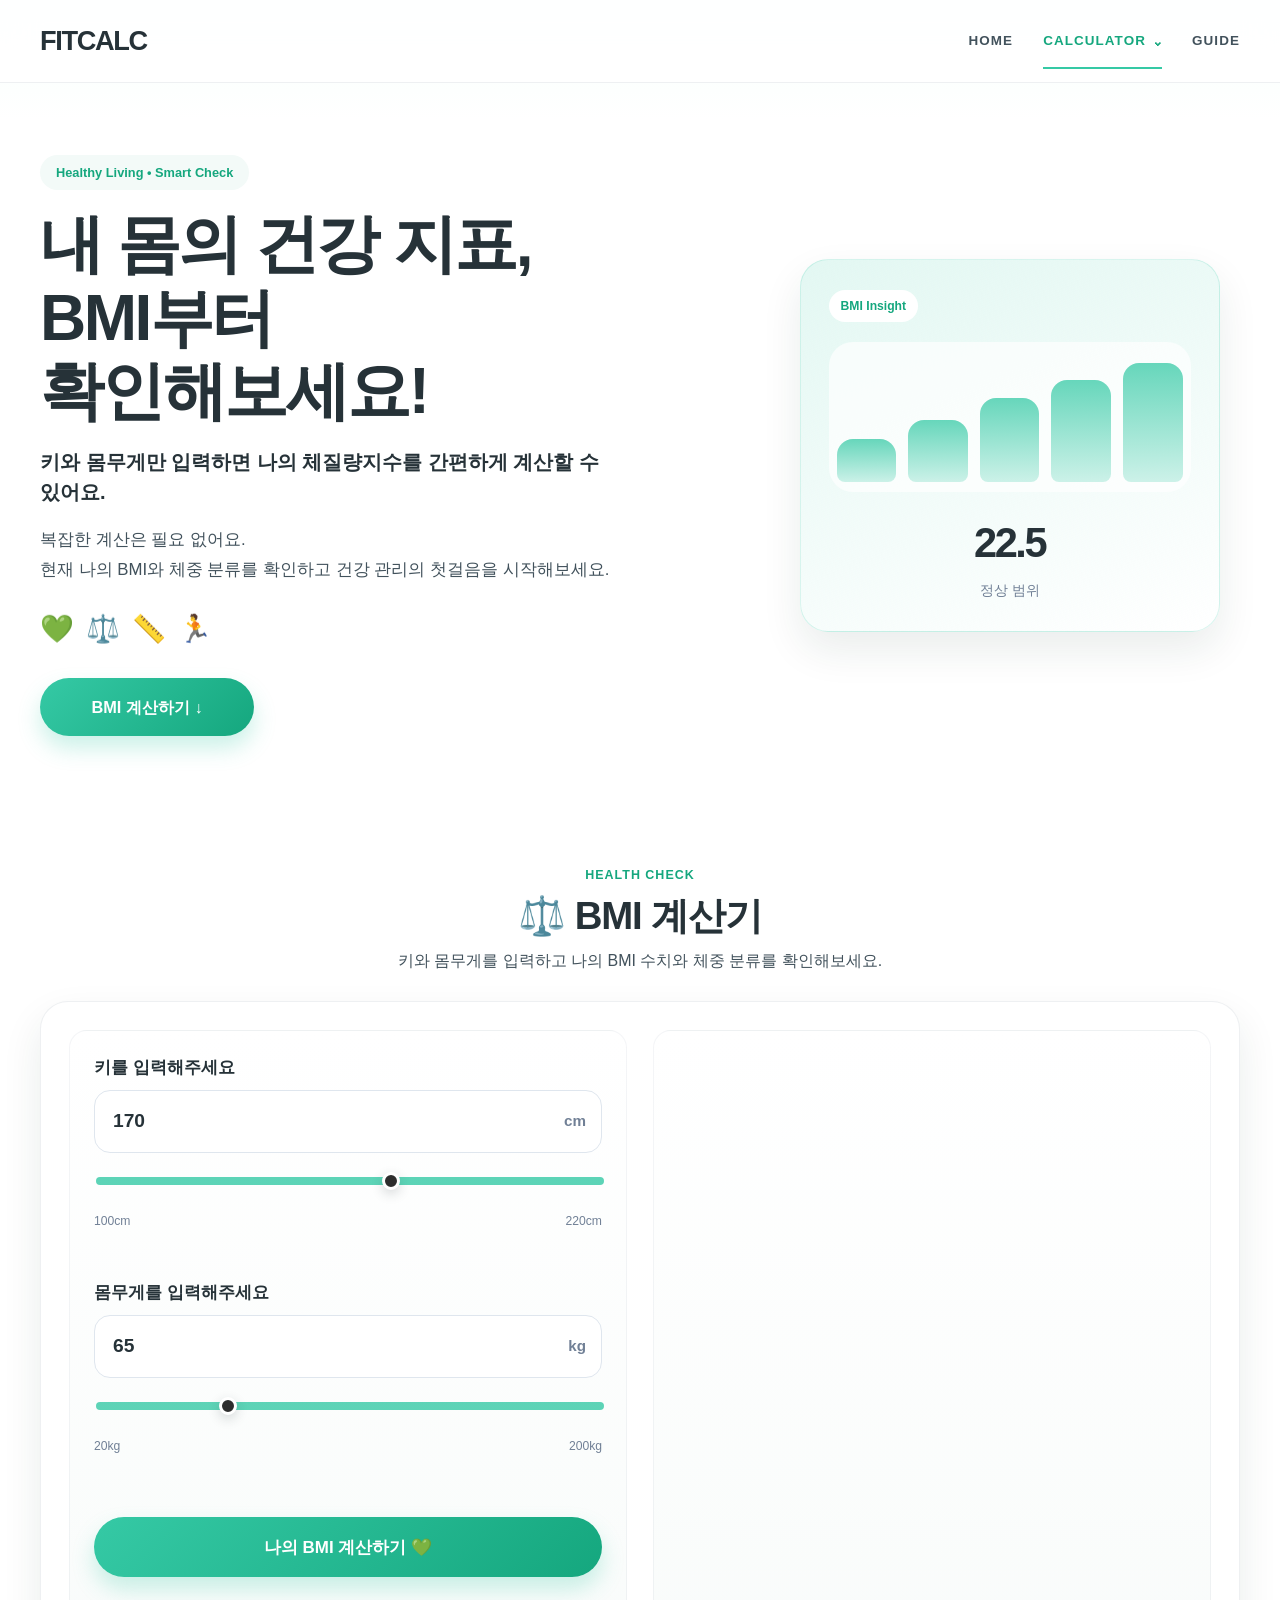
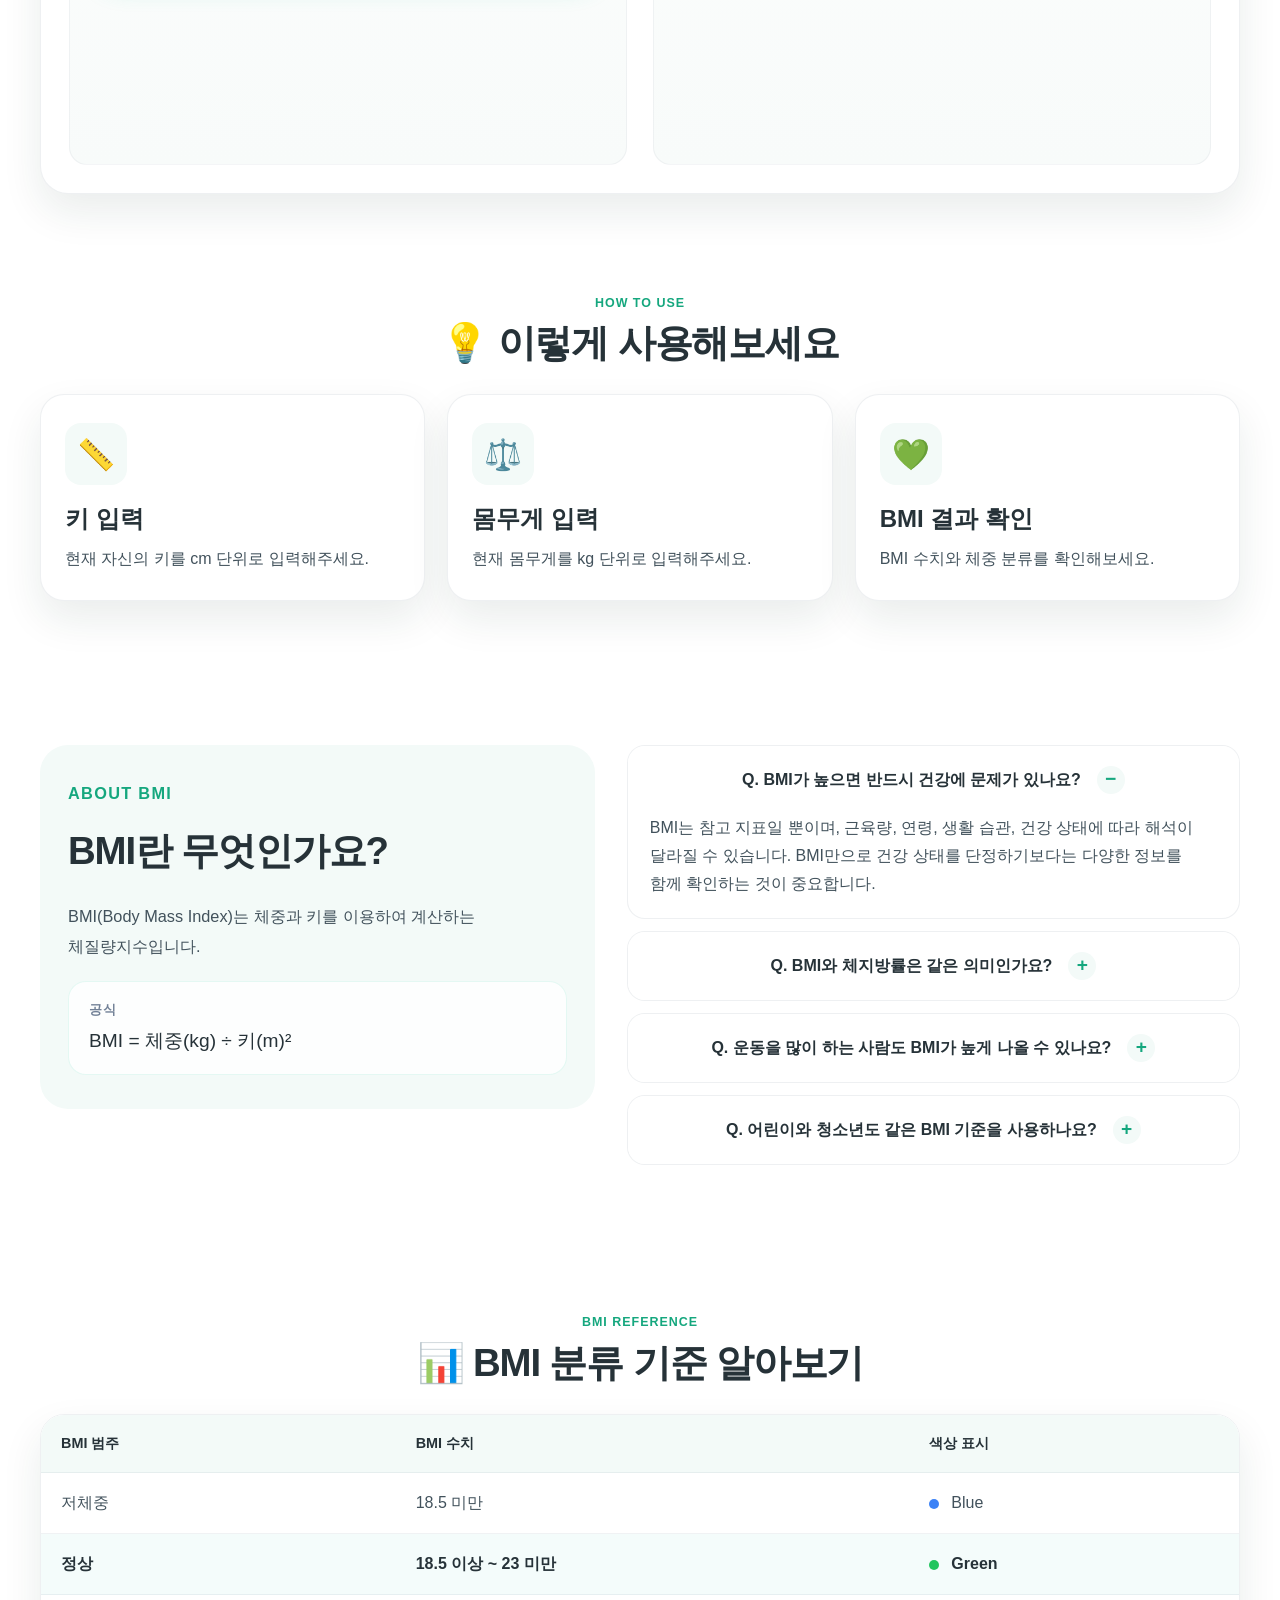
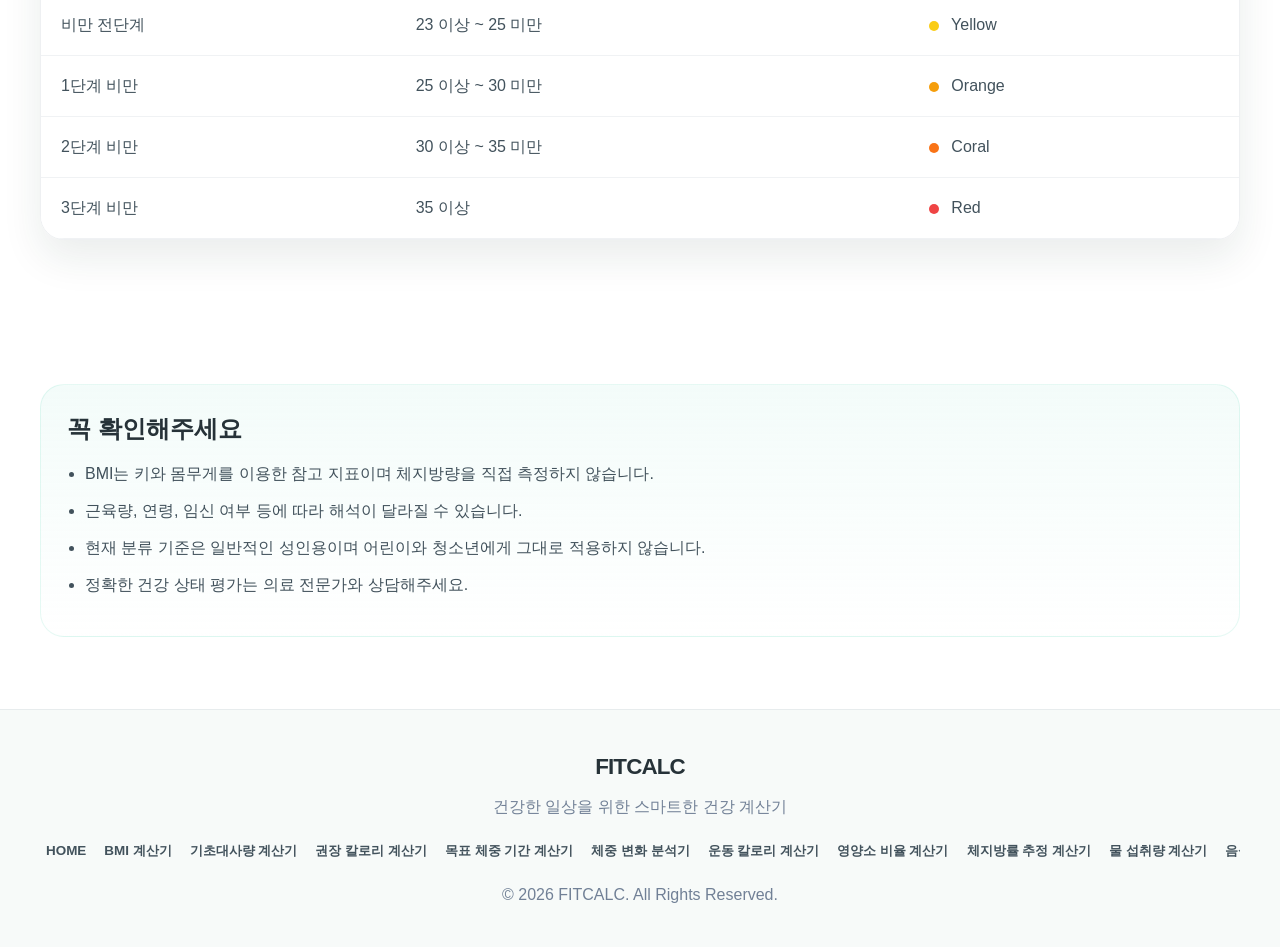
==== bmi.html @ bddbfc66 "adsite adsite" ====
<!DOCTYPE html>
<html lang="ko">

<head>
  <meta charset="UTF-8" />
  <meta name="viewport" content="width=device-width, initial-scale=1.0" />
  <title>FITCALC | BMI 계산기</title>
  <meta name="description" content="BMI 계산기와 건강 관리 가이드를 제공하는 FITCALC 웹사이트입니다." />
  <link rel="stylesheet" href="assets/css/reset.css" />
  <link rel="stylesheet" href="assets/css/normalize.css" />
  <link rel="stylesheet" href="assets/css/commons.css" />
  <link rel="stylesheet" href="assets/css/style.css" />
</head>

<body data-fitcalc-page="bmi">
  <div id="site-header"></div>

  <main id="home">
    <section class="hero">
      <div class="container hero-content">
        <div class="hero-copy">
          <span class="hero-badge">Healthy Living • Smart Check</span>
          <h1>내 몸의 건강 지표, BMI부터 확인해보세요!</h1>
          <p class="hero-subtitle">
            키와 몸무게만 입력하면 나의 체질량지수를 간편하게 계산할 수 있어요.
          </p>
          <p class="hero-description">
            복잡한 계산은 필요 없어요.<br />
            현재 나의 BMI와 체중 분류를 확인하고 건강 관리의 첫걸음을 시작해보세요.
          </p>
          <div class="hero-icons" aria-label="건강 관리 아이콘">
            <span>💚</span>
            <span>⚖️</span>
            <span>📏</span>
            <span>🏃</span>
          </div>
          <a href="#calculator" class="primary-btn hero-btn">BMI 계산하기 ↓</a>
        </div>

        <div class="hero-visual" aria-hidden="true">
          <div class="visual-card">
            <div class="visual-badge">BMI Insight</div>
            <div class="mini-chart">
              <span class="bar bar-1"></span>
              <span class="bar bar-2"></span>
              <span class="bar bar-3"></span>
              <span class="bar bar-4"></span>
              <span class="bar bar-5"></span>
            </div>
            <div class="visual-metric">
              <strong>22.5</strong>
              <small>정상 범위</small>
            </div>
          </div>
        </div>
      </div>
    </section>

    <section id="calculator" class="calculator-section">
      <div class="container">
        <div class="section-heading center">
          <p class="eyebrow">Health Check</p>
          <h2>⚖️ BMI 계산기</h2>
          <p>키와 몸무게를 입력하고 나의 BMI 수치와 체중 분류를 확인해보세요.</p>
        </div>

        <div class="calculator-card">
          <div class="calculator-panel form-panel">
            <div class="input-group height-input">
              <label for="heightInput">키를 입력해주세요</label>
              <div class="input-wrap">
                <input id="heightInput" type="number" min="80" max="250" step="1" value="170" inputmode="numeric"
                  aria-describedby="heightError" />
                <span class="unit">cm</span>
              </div>
              <input id="heightSlider" class="range-slider" type="range" min="100" max="220" step="1" value="170"
                aria-label="키 슬라이더" />
              <div class="slider-meta">
                <span>100cm</span>
                <span>220cm</span>
              </div>
              <p id="heightError" class="error-message" aria-live="polite"></p>
            </div>

            <div class="input-group weight-input">
              <label for="weightInput">몸무게를 입력해주세요</label>
              <div class="input-wrap">
                <input id="weightInput" type="number" min="20" max="300" step="0.1" value="65" inputmode="decimal"
                  aria-describedby="weightError" />
                <span class="unit">kg</span>
              </div>
              <input id="weightSlider" class="range-slider" type="range" min="20" max="200" step="0.1" value="65"
                aria-label="몸무게 슬라이더" />
              <div class="slider-meta">
                <span>20kg</span>
                <span>200kg</span>
              </div>
              <p id="weightError" class="error-message" aria-live="polite"></p>
            </div>

            <button type="button" id="calculateBtn" class="primary-btn calculate-btn">
              나의 BMI 계산하기 💚
            </button>
          </div>

          <div class="calculator-panel result-panel" aria-live="polite">
            <div class="result-card" id="resultCard">
              <div class="result-header">
                <span class="result-badge">💚 계산 완료!</span>
              </div>

              <div class="result-main">
                <p class="result-label">나의 BMI는</p>
                <div class="bmi-value" id="bmiValue">--</div>
                <div class="bmi-category" id="bmiCategory">분류 대기 중</div>
              </div>

              <div class="bmi-gauge" aria-label="BMI 게이지">
                <div class="gauge-track">
                  <span class="gauge-segment segment-1"></span>
                  <span class="gauge-segment segment-2"></span>
                  <span class="gauge-segment segment-3"></span>
                  <span class="gauge-segment segment-4"></span>
                  <span class="gauge-segment segment-5"></span>
                  <span class="gauge-segment segment-6"></span>
                  <span class="gauge-pointer" id="gaugePointer"></span>
                </div>
                <div class="gauge-labels">
                  <span>저체중</span>
                  <span>정상</span>
                  <span>비만 전단계</span>
                  <span>1단계</span>
                  <span>2단계</span>
                  <span>3단계</span>
                </div>
              </div>

              <div class="weight-range" id="weightRange">
                키와 몸무게를 입력해 주세요.
              </div>

              <div class="result-meta">
                <div class="meta-item">
                  <span>키</span>
                  <strong id="resultHeight">-</strong>
                </div>
                <div class="meta-item">
                  <span>몸무게</span>
                  <strong id="resultWeight">-</strong>
                </div>
                <div class="meta-item">
                  <span>BMI</span>
                  <strong id="resultBMI">-</strong>
                </div>
                <div class="meta-item">
                  <span>체중 분류</span>
                  <strong id="resultCategory">-</strong>
                </div>
              </div>

              <p class="result-tip" id="resultTip">
                키와 몸무게를 입력한 후 계산 버튼을 눌러주세요.
              </p>

              <button type="button" class="secondary-btn reset-btn" id="resetBtn">
                다시 계산하기
              </button>
            </div>
          </div>
        </div>
      </div>
    </section>

    <section id="guide" class="guide-section">
      <div class="container">
        <div class="section-heading center">
          <p class="eyebrow">How to Use</p>
          <h2>💡 이렇게 사용해보세요</h2>
        </div>

        <div class="guide-grid">
          <article class="guide-card">
            <div class="guide-icon">📏</div>
            <h3>키 입력</h3>
            <p>현재 자신의 키를 cm 단위로 입력해주세요.</p>
          </article>

          <article class="guide-card">
            <div class="guide-icon">⚖️</div>
            <h3>몸무게 입력</h3>
            <p>현재 몸무게를 kg 단위로 입력해주세요.</p>
          </article>

          <article class="guide-card">
            <div class="guide-icon">💚</div>
            <h3>BMI 결과 확인</h3>
            <p>BMI 수치와 체중 분류를 확인해보세요.</p>
          </article>
        </div>
      </div>
    </section>

    <section class="info-section">
      <div class="container info-layout">
        <div class="info-copy">
          <div class="section-heading left">
            <p class="eyebrow">About BMI</p>
            <h2>BMI란 무엇인가요?</h2>
          </div>
          <p>
            BMI(Body Mass Index)는 체중과 키를 이용하여 계산하는 체질량지수입니다.
          </p>
          <div class="formula-box">
            <span>공식</span>
            <strong>BMI = 체중(kg) ÷ 키(m)²</strong>
          </div>
        </div>

        <div class="faq-section" aria-label="BMI FAQ">
          <div class="faq-item active">
            <button class="faq-question" type="button" aria-expanded="true">
              Q. BMI가 높으면 반드시 건강에 문제가 있나요?
            </button>
            <div class="faq-answer">
              <p>
                BMI는 참고 지표일 뿐이며, 근육량, 연령, 생활 습관, 건강 상태에 따라 해석이 달라질 수 있습니다.
                BMI만으로 건강 상태를 단정하기보다는 다양한 정보를 함께 확인하는 것이 중요합니다.
              </p>
            </div>
          </div>

          <div class="faq-item">
            <button class="faq-question" type="button" aria-expanded="false">
              Q. BMI와 체지방률은 같은 의미인가요?
            </button>
            <div class="faq-answer">
              <p>
                아닙니다. BMI는 키와 체중을 이용한 지수이고, 체지방률은 체내 지방 비율을 의미합니다.
                둘은 서로 다른 지표이므로 함께 보아야 더 정확한 건강 상태를 이해할 수 있습니다.
              </p>
            </div>
          </div>

          <div class="faq-item">
            <button class="faq-question" type="button" aria-expanded="false">
              Q. 운동을 많이 하는 사람도 BMI가 높게 나올 수 있나요?
            </button>
            <div class="faq-answer">
              <p>
                네, 가능합니다. 근육량이 많은 경우 체중이 증가해 BMI가 높게 나타날 수 있습니다.
                이 경우에는 BMI뿐 아니라 체지방률, 근육량, 활동량 등을 함께 고려하는 것이 좋습니다.
              </p>
            </div>
          </div>

          <div class="faq-item">
            <button class="faq-question" type="button" aria-expanded="false">
              Q. 어린이와 청소년도 같은 BMI 기준을 사용하나요?
            </button>
            <div class="faq-answer">
              <p>
                아닙니다. 어린이와 청소년은 연령과 성별을 반영한 별도의 기준을 사용합니다.
                현재 기준은 일반적인 성인 기준을 적용한 참고용 지표입니다.
              </p>
            </div>
          </div>
        </div>
      </div>
    </section>

    <section class="criteria-section">
      <div class="container">
        <div class="section-heading center">
          <p class="eyebrow">BMI Reference</p>
          <h2>📊 BMI 분류 기준 알아보기</h2>
        </div>

        <div class="table-wrap">
          <table class="criteria-table">
            <thead>
              <tr>
                <th>BMI 범주</th>
                <th>BMI 수치</th>
                <th>색상 표시</th>
              </tr>
            </thead>
            <tbody>
              <tr data-category="저체중">
                <td>저체중</td>
                <td>18.5 미만</td>
                <td><span class="dot blue"></span> Blue</td>
              </tr>
              <tr data-category="정상" class="is-active">
                <td>정상</td>
                <td>18.5 이상 ~ 23 미만</td>
                <td><span class="dot green"></span> Green</td>
              </tr>
              <tr data-category="비만 전단계">
                <td>비만 전단계</td>
                <td>23 이상 ~ 25 미만</td>
                <td><span class="dot yellow"></span> Yellow</td>
              </tr>
              <tr data-category="1단계 비만">
                <td>1단계 비만</td>
                <td>25 이상 ~ 30 미만</td>
                <td><span class="dot orange"></span> Orange</td>
              </tr>
              <tr data-category="2단계 비만">
                <td>2단계 비만</td>
                <td>30 이상 ~ 35 미만</td>
                <td><span class="dot coral"></span> Coral</td>
              </tr>
              <tr data-category="3단계 비만">
                <td>3단계 비만</td>
                <td>35 이상</td>
                <td><span class="dot red"></span> Red</td>
              </tr>
            </tbody>
          </table>
        </div>
      </div>
    </section>

    <section class="notice-section">
      <div class="container">
        <div class="notice-box">
          <h3>꼭 확인해주세요</h3>
          <ul>
            <li>BMI는 키와 몸무게를 이용한 참고 지표이며 체지방량을 직접 측정하지 않습니다.</li>
            <li>근육량, 연령, 임신 여부 등에 따라 해석이 달라질 수 있습니다.</li>
            <li>현재 분류 기준은 일반적인 성인용이며 어린이와 청소년에게 그대로 적용하지 않습니다.</li>
            <li>정확한 건강 상태 평가는 의료 전문가와 상담해주세요.</li>
          </ul>
        </div>
      </div>
    </section>
  </main>

  <div id="site-footer"></div>

  <script>
    window.FITCALC_PAGE = {
      page: 'bmi',
      header: {
        logo: 'FITCALC',
        logoHref: 'index.html#home',
        nav: [
          { key: 'home', label: 'HOME', href: 'index.html#home' },
          { key: 'bmi', label: 'BMI 계산기', href: 'bmi.html#home' },
          { key: 'bmr', label: '기초대사량 계산기', href: 'bmr.html#home' },
          { key: 'calorie', label: '권장 칼로리 계산기', href: 'calorie.html#home' },
          { key: 'guide', label: 'GUIDE', href: 'index.html#guide' }
        ]
      },
      footer: {
        brand: 'FITCALC',
        description: '건강한 일상을 위한 스마트한 건강 계산기',
        year: '2026'
      }
    };
  </script>
  <script src="https://code.jquery.com/jquery-3.7.1.min.js"></script>
  <script>
    if (!window.jQuery) {
      document.write('<script src="assets/js/jquery-3.7.1.min.js"><\/script>');
    }
  </script>
  <!-- 헤더 & 푸터 컴포넌트 분리 로드 -->
  <script src="assets/js/header.js"></script>
  <script src="assets/js/footer.js"></script>
  <script src="assets/js/components.js"></script>
  <script src="assets/js/main.js"></script>
</body>

</html>
---- assets/css/commons.css ----
:root {
  --mint: #35c9a5;
  --mint-dark: #15a77e;
  --mint-soft: #f3faf8;
  --mint-light: #ddf5ec;
  --white: #ffffff;
  --dark: #263238;
  --dark-soft: #42525c;
  --gray: #718096;
  --gray-light: #edf1f5;
  --gray-medium: #dfe6ee;
  --shadow: 0 18px 40px rgba(23, 55, 43, 0.09);
  --radius-lg: 28px;
  --radius-md: 18px;
  --radius-sm: 12px;
  --container: 1200px;
}

html {
  font-size: 16px;
  background: var(--white);
  color: var(--dark);
}

body {
  font-family: "Pretendard", "Noto Sans KR", "Apple SD Gothic Neo", sans-serif;
  word-break: keep-all;
  overflow-wrap: anywhere;
  background: linear-gradient(180deg, #f7fffb 0%, #ffffff 120px);
  color: var(--dark);
}

.container {
  width: min(var(--container), calc(100% - 32px));
  margin: 0 auto;
}

.section-heading {
  margin-bottom: 28px;
}

.section-heading.center {
  text-align: center;
}

.section-heading.left {
  text-align: left;
}

.eyebrow {
  display: inline-block;
  margin-bottom: 8px;
  font-size: 0.78rem;
  font-weight: 700;
  letter-spacing: 0.08em;
  text-transform: uppercase;
  color: var(--mint-dark);
}

h1,
h2,
h3,
h4,
p {
  margin: 0;
}

h1 {
  font-size: clamp(2.3rem, 5vw, 4rem);
  line-height: 1.15;
  letter-spacing: -0.04em;
  font-weight: 800;
}

h2 {
  font-size: clamp(2rem, 3vw, 2.7rem);
  line-height: 1.2;
  letter-spacing: -0.03em;
  font-weight: 800;
  margin-bottom: 10px;
}

h3 {
  font-size: clamp(1.2rem, 2vw, 1.5rem);
  line-height: 1.3;
  font-weight: 700;
}

p {
  font-size: 1rem;
  color: var(--dark-soft);
}

/* Keep button labels centered across page-specific button styles. */
body :is(button, a.primary-btn, a.secondary-btn, a[role="button"], input[type="button"], input[type="submit"], input[type="reset"]) {
  text-align: center !important;
  align-items: center !important;
  justify-content: center !important;
  align-content: center;
}

.primary-btn,
.secondary-btn {
  display: inline-flex;
  align-items: center;
  justify-content: center;
  border-radius: 999px;
  font-weight: 700;
  transition: transform 0.25s ease, box-shadow 0.25s ease, background 0.25s ease;
}

.primary-btn {
  background: linear-gradient(135deg, var(--mint) 0%, var(--mint-dark) 100%);
  color: var(--white);
  box-shadow: 0 12px 22px rgba(53, 201, 165, 0.26);
}

.primary-btn:hover,
.primary-btn:focus-visible {
  transform: translateY(-2px);
  box-shadow: 0 16px 28px rgba(53, 201, 165, 0.3);
}

.secondary-btn {
  background: var(--mint-soft);
  color: var(--mint-dark);
  border: 1px solid rgba(53, 201, 165, 0.18);
}

.secondary-btn:hover,
.secondary-btn:focus-visible {
  background: var(--mint-light);
  transform: translateY(-1px);
}

#site-header {
  position: sticky;
  top: 0;
  z-index: 100;
}

.header {
  position: relative;
  transition: transform 0.2s ease, opacity 0.2s ease;
  background: rgba(255, 255, 255, 0.85);
  backdrop-filter: blur(18px);
  border-bottom: 1px solid rgba(113, 128, 150, 0.12);
}

.header.is-idle-hidden {
  transform: translateY(-100%);
  opacity: 0;
  pointer-events: none;
}

.header-inner {
  display: flex;
  align-items: center;
  justify-content: space-between;
  min-height: 82px;
}

.logo {
  font-size: 1.7rem;
  font-weight: 800;
  letter-spacing: -0.05em;
  color: var(--dark);
}

.nav {
  display: flex;
  align-items: center;
  gap: 30px;
}

.nav-link,
.nav-dropdown-toggle {
  position: relative;
  display: inline-flex;
  align-items: center;
  gap: 7px;
  padding: 8px 0;
  border: 0;
  background: transparent;
  font-size: 0.84rem;
  font-weight: 700;
  letter-spacing: 0.08em;
  color: var(--dark-soft);
  white-space: nowrap;
  transition: color 0.25s ease;
}

.nav-link::after,
.nav-dropdown-toggle::after {
  content: "";
  position: absolute;
  left: 0;
  bottom: -10px;
  width: 100%;
  height: 2px;
  background: var(--mint);
  transform: scaleX(0);
  transform-origin: left;
  transition: transform 0.25s ease;
}

.nav-link.is-active,
.nav-dropdown-toggle.is-active {
  color: var(--mint-dark);
}

.nav-link.is-active::after,
.nav-dropdown-toggle.is-active::after {
  transform: scaleX(1);
}

.nav-link:hover,
.nav-link:focus-visible,
.nav-dropdown-toggle:hover,
.nav-dropdown-toggle:focus-visible {
  color: var(--mint-dark);
}

.nav-link:hover::after,
.nav-link:focus-visible::after,
.nav-dropdown-toggle:hover::after,
.nav-dropdown-toggle:focus-visible::after {
  transform: scaleX(1);
}

.nav-dropdown {
  position: relative;
}

.dropdown-caret {
  display: inline-block;
  font-size: 1rem;
  line-height: 1;
  transition: transform 0.2s ease;
}

.nav-dropdown.is-open .dropdown-caret {
  transform: rotate(180deg);
}

.nav-dropdown::after {
  content: "";
  position: absolute;
  top: 100%;
  right: 0;
  left: 0;
  height: 12px;
}

.nav-dropdown-menu {
  position: absolute;
  top: calc(100% + 8px);
  right: 0;
  z-index: 110;
  display: none;
  width: max-content;
  min-width: 230px;
  max-height: min(70vh, 480px);
  overflow-y: auto;
  padding: 8px;
  border: 1px solid rgba(113, 128, 150, 0.14);
  border-radius: 14px;
  background: rgba(255, 255, 255, 0.98);
  box-shadow: var(--shadow);
}

.nav-dropdown.is-open .nav-dropdown-menu {
  display: grid;
}

.dropdown-link {
  display: block;
  padding: 11px 12px;
  border-radius: 9px;
  color: var(--dark-soft);
  font-size: 0.86rem;
  font-weight: 600;
  transition: background 0.2s ease, color 0.2s ease;
}

.dropdown-link:hover,
.dropdown-link:focus-visible,
.dropdown-link.is-active {
  background: var(--mint-soft);
  color: var(--mint-dark);
}

.nav-link:focus-visible,
.nav-dropdown-toggle:focus-visible,
.dropdown-link:focus-visible,
.footer-nav a:focus-visible {
  outline: 3px solid rgba(21, 167, 126, 0.35);
  outline-offset: 3px;
}

.nav-toggle {
  display: none;
  width: 48px;
  height: 48px;
  border-radius: 14px;
  background: var(--mint-soft);
  border: 1px solid rgba(53, 201, 165, 0.1);
  padding: 10px;
}

.nav-toggle span {
  display: block;
  width: 100%;
  height: 2px;
  background: var(--dark);
  border-radius: 4px;
  margin: 6px 0;
  transition: transform 0.25s ease, opacity 0.25s ease;
}

.footer {
  background: #f7faf9;
  border-top: 1px solid rgba(113, 128, 150, 0.12);
}

.footer-inner {
  display: flex;
  flex-direction: column;
  align-items: center;
  justify-content: center;
  gap: 12px;
  padding: 40px 0;
  text-align: center;
}

.footer-brand {
  font-size: 1.4rem;
  font-weight: 800;
  letter-spacing: -0.04em;
}

.footer-inner p,
.footer-inner small {
  color: var(--gray);
}

.footer-nav {
  display: flex;
  flex-wrap: nowrap;
  justify-content: safe center;
  max-width: 100%;
  overflow-x: auto;
  gap: 18px;
  margin: 4px 0;
  padding: 6px;
}

.footer-nav a {
  flex-shrink: 0;
  white-space: nowrap;
  color: var(--dark-soft);
  font-size: 0.84rem;
  font-weight: 600;
}

.footer-nav a:hover {
  color: var(--mint-dark);
}

@media (max-width: 767px) {
  .header-inner {
    min-height: 72px;
  }

  .logo {
    font-size: 1.4rem;
  }

  .nav-toggle {
    display: block;
  }

  .nav {
    position: absolute;
    top: calc(100% + 10px);
    left: 16px;
    right: 16px;
    display: none;
    flex-direction: column;
    align-items: stretch;
    gap: 8px;
    max-height: calc(100vh - 100px);
    overflow-y: auto;
    padding: 18px 20px;
    background: rgba(255, 255, 255, 0.98);
    border: 1px solid rgba(113, 128, 150, 0.12);
    border-radius: 18px;
    box-shadow: var(--shadow);
  }

  .header.nav-open .nav {
    display: flex;
  }

  .nav-link::after,
  .nav-dropdown-toggle::after {
    display: none;
  }

  .nav-link,
  .nav-dropdown-toggle {
    width: 100%;
    min-height: 42px;
    justify-content: flex-start;
    padding: 8px 0;
  }

  .nav-dropdown {
    width: 100%;
  }

  .nav-dropdown::after {
    display: none;
  }

  .nav-dropdown-menu {
    position: static;
    width: 100%;
    min-width: 0;
    margin: 0 0 6px;
    padding: 4px 0 4px 12px;
    max-height: min(42vh, 280px);
    overflow-y: auto;
    border: 0;
    border-left: 2px solid var(--mint-light);
    border-radius: 0;
    background: transparent;
    box-shadow: none;
  }

  .footer-nav {
    max-width: 100%;
    gap: 18px;
  }
}

@media (prefers-reduced-motion: reduce) {
  html {
    scroll-behavior: auto;
  }

  *,
  *::before,
  *::after {
    animation-duration: 0.01ms !important;
    animation-iteration-count: 1 !important;
    transition-duration: 0.01ms !important;
    scroll-behavior: auto !important;
  }
}
---- assets/css/style.css ----
/* Hero Section */
.hero {
  padding: 72px 0 54px;
}

.hero-content {
  display: grid;
  grid-template-columns: 1.2fr 0.8fr;
  align-items: center;
  gap: 48px;
}

.hero-copy {
  max-width: 620px;
}

.hero-badge {
  display: inline-flex;
  align-items: center;
  padding: 8px 16px;
  border-radius: 999px;
  background: var(--mint-soft);
  color: var(--mint-dark);
  font-size: 0.8rem;
  font-weight: 700;
  margin-bottom: 18px;
}

.hero-copy h1 {
  margin-bottom: 18px;
}

.hero-subtitle {
  font-size: 1.25rem;
  font-weight: 600;
  color: var(--dark);
  margin-bottom: 18px;
}

.hero-description {
  font-size: 1.05rem;
  line-height: 1.8;
  color: var(--dark-soft);
  margin-bottom: 24px;
}

.hero-icons {
  display: flex;
  gap: 12px;
  margin-bottom: 28px;
  font-size: 1.7rem;
}

.hero-btn {
  min-width: 214px;
  min-height: 58px;
  padding: 0 28px;
  font-size: 1.02rem;
}

.hero-visual {
  display: flex;
  justify-content: center;
  align-items: center;
}

.visual-card {
  width: min(100%, 420px);
  background: linear-gradient(160deg, rgba(53, 201, 165, 0.14), rgba(255, 255, 255, 1));
  border: 1px solid rgba(53, 201, 165, 0.18);
  border-radius: var(--radius-lg);
  padding: 30px 28px;
  box-shadow: var(--shadow);
}

.visual-badge {
  display: inline-flex;
  background: var(--white);
  color: var(--mint-dark);
  border-radius: 999px;
  padding: 7px 12px;
  font-size: 0.76rem;
  font-weight: 700;
  margin-bottom: 20px;
}

.mini-chart {
  display: flex;
  align-items: flex-end;
  gap: 12px;
  height: 150px;
  padding: 16px 8px 10px;
  background: rgba(255, 255, 255, 0.7);
  border-radius: 24px;
  margin-bottom: 20px;
}

.bar {
  flex: 1;
  border-radius: 16px 16px 8px 8px;
  background: linear-gradient(180deg, rgba(53, 201, 165, 0.75), rgba(53, 201, 165, 0.24));
}

.bar-1 { height: 35%; }
.bar-2 { height: 50%; }
.bar-3 { height: 68%; }
.bar-4 { height: 82%; }
.bar-5 { height: 96%; }

.visual-metric {
  display: flex;
  flex-direction: column;
  gap: 6px;
  align-items: center;
}

.visual-metric strong {
  font-size: 2.6rem;
  font-weight: 800;
  letter-spacing: -0.06em;
  color: var(--dark);
}

.visual-metric small {
  font-size: 0.88rem;
  color: var(--gray);
}

/* Calculator Section */
.calculator-section {
  padding: 72px 0 24px;
}

.calculator-card {
  display: grid;
  grid-template-columns: 1fr 1fr;
  gap: 26px;
  background: var(--white);
  border: 1px solid rgba(113, 128, 150, 0.12);
  border-radius: var(--radius-lg);
  padding: 28px;
  box-shadow: var(--shadow);
}

.calculator-panel {
  background: linear-gradient(180deg, #ffffff 0%, #f8fbfa 100%);
  border-radius: var(--radius-md);
  border: 1px solid rgba(113, 128, 150, 0.08);
  padding: 24px;
}

.input-group {
  margin-bottom: 22px;
}

.input-group label {
  display: inline-block;
  margin-bottom: 10px;
  font-size: 1.05rem;
  font-weight: 700;
  color: var(--dark);
}

.input-wrap {
  position: relative;
  display: flex;
  align-items: center;
  margin-bottom: 8px;
}

.input-wrap input {
  width: 100%;
  min-height: 60px;
  padding: 16px 44px 16px 18px;
  border: 1px solid var(--gray-medium);
  border-radius: 16px;
  background: var(--white);
  font-size: 1.2rem;
  font-weight: 700;
  color: var(--dark);
  transition: border-color 0.25s ease, box-shadow 0.25s ease;
}

.input-wrap input:focus {
  border-color: rgba(53, 201, 165, 0.7);
  box-shadow: 0 0 0 4px rgba(53, 201, 165, 0.1);
}

.input-wrap .unit {
  position: absolute;
  right: 16px;
  font-size: 0.95rem;
  font-weight: 700;
  color: var(--gray);
}

.range-slider {
  width: 100%;
  min-height: 36px;
  margin-top: 2px;
  accent-color: var(--mint);
  -webkit-appearance: none;
  appearance: none;
  background: transparent;
  cursor: pointer;
}

.range-slider::-webkit-slider-runnable-track {
  height: 8px;
  background: linear-gradient(90deg, rgba(53, 201, 165, 0.8) 0%, rgba(53, 201, 165, 0.8) 100%);
  border-radius: 999px;
}

.range-slider::-webkit-slider-thumb {
  -webkit-appearance: none;
  width: 18px;
  height: 18px;
  margin-top: -5px;
  border-radius: 50%;
  background: #2d2d2d;
  border: 3px solid var(--white);
  box-shadow: 0 4px 12px rgba(38, 50, 56, 0.18);
}

.range-slider::-moz-range-track {
  height: 8px;
  background: rgba(53, 201, 165, 0.35);
  border-radius: 999px;
}

.range-slider::-moz-range-thumb {
  width: 18px;
  height: 18px;
  border: 3px solid var(--white);
  border-radius: 50%;
  background: #2d2d2d;
  box-shadow: 0 4px 12px rgba(38, 50, 56, 0.18);
}

.slider-meta {
  display: flex;
  justify-content: space-between;
  font-size: 0.76rem;
  color: var(--gray);
  margin-top: 6px;
}

.error-message {
  min-height: 20px;
  margin-top: 8px;
  font-size: 0.82rem;
  color: #e05252;
}

.error {
  border-color: #e05252 !important;
  box-shadow: 0 0 0 4px rgba(224, 82, 82, 0.08) !important;
}

.calculate-btn {
  width: 100%;
  min-height: 60px;
  margin-top: 12px;
  font-size: 1.06rem;
}

/* Result Card */
.result-panel {
  display: flex;
  align-items: center;
  justify-content: center;
}

.result-card {
  width: 100%;
  background: linear-gradient(180deg, #f7fff9 0%, #ffffff 100%);
  border: 1px solid rgba(53, 201, 165, 0.14);
  border-radius: 24px;
  padding: 22px 20px 18px;
  box-shadow: inset 0 1px 0 rgba(255, 255, 255, 0.7);
  opacity: 0;
  transform: translateY(10px);
  transition: opacity 0.35s ease, transform 0.35s ease;
}

.result-card.visible {
  opacity: 1;
  transform: translateY(0);
}

.result-header {
  margin-bottom: 18px;
}

.result-badge {
  display: inline-block;
  padding: 7px 12px;
  border-radius: 999px;
  background: var(--mint-soft);
  color: var(--mint-dark);
  font-size: 0.8rem;
  font-weight: 700;
}

.result-main {
  text-align: center;
  margin-bottom: 18px;
}

.result-label {
  font-size: 1rem;
  color: var(--dark-soft);
  margin-bottom: 8px;
}

.bmi-value {
  font-size: clamp(2.5rem, 5vw, 4rem);
  font-weight: 800;
  letter-spacing: -0.06em;
  color: var(--dark);
  line-height: 1.1;
}

.bmi-category {
  display: inline-block;
  margin-top: 10px;
  padding: 7px 14px;
  border-radius: 999px;
  font-size: 0.88rem;
  font-weight: 700;
  color: var(--dark);
  background: rgba(53, 201, 165, 0.1);
}

.bmi-gauge {
  margin: 22px 0 18px;
}

.gauge-track {
  position: relative;
  display: grid;
  grid-template-columns: repeat(6, minmax(0, 1fr));
  height: 18px;
  background: #edf2f3;
  border-radius: 999px;
  overflow: hidden;
  border: 1px solid rgba(113, 128, 150, 0.1);
}

.gauge-segment {
  display: block;
  height: 100%;
}

.segment-1 { background: #3b82f6; }
.segment-2 { background: #22c55e; }
.segment-3 { background: #facc15; }
.segment-4 { background: #f59e0b; }
.segment-5 { background: #f97316; }
.segment-6 { background: #ef4444; }

.gauge-pointer {
  position: absolute;
  top: 50%;
  left: 0;
  width: 18px;
  height: 18px;
  background: var(--dark);
  border: 3px solid var(--white);
  border-radius: 50%;
  transform: translate(-50%, -50%);
  box-shadow: 0 8px 18px rgba(38, 50, 56, 0.2);
  transition: left 0.5s ease;
}

.gauge-labels {
  display: grid;
  grid-template-columns: repeat(6, minmax(0, 1fr));
  gap: 6px;
  margin-top: 10px;
  font-size: 0.72rem;
  color: var(--gray);
  text-align: center;
}

.weight-range {
  margin-top: 18px;
  padding: 12px 14px;
  border-radius: 14px;
  background: var(--mint-soft);
  color: var(--dark);
  font-size: 0.9rem;
  line-height: 1.5;
}

.result-meta {
  display: grid;
  grid-template-columns: repeat(2, minmax(0, 1fr));
  gap: 12px;
  margin-top: 18px;
}

.meta-item {
  display: flex;
  flex-direction: column;
  gap: 6px;
  padding: 12px 14px;
  background: rgba(53, 201, 165, 0.04);
  border: 1px solid rgba(53, 201, 165, 0.08);
  border-radius: 14px;
}

.meta-item span {
  font-size: 0.76rem;
  color: var(--gray);
}

.meta-item strong {
  font-size: 0.98rem;
  font-weight: 700;
  color: var(--dark);
}

.result-tip {
  margin-top: 18px;
  padding: 12px 14px;
  background: #f8fafb;
  border-radius: 14px;
  color: var(--dark-soft);
  line-height: 1.6;
  font-size: 0.92rem;
}

.reset-btn {
  width: 100%;
  min-height: 52px;
  margin-top: 18px;
}

/* Guide Section */
.guide-section,
.info-section,
.criteria-section,
.notice-section {
  padding: 72px 0;
}

.guide-grid {
  display: grid;
  grid-template-columns: repeat(3, minmax(0, 1fr));
  gap: 22px;
}

.guide-card {
  background: var(--white);
  border: 1px solid rgba(113, 128, 150, 0.12);
  border-radius: 24px;
  padding: 28px 24px;
  box-shadow: var(--shadow);
  transition: transform 0.25s ease, box-shadow 0.25s ease;
}

.guide-card:hover {
  transform: translateY(-4px);
  box-shadow: 0 20px 28px rgba(38, 50, 56, 0.08);
}

.guide-icon {
  display: inline-flex;
  align-items: center;
  justify-content: center;
  width: 62px;
  height: 62px;
  border-radius: 16px;
  background: var(--mint-soft);
  font-size: 1.9rem;
  margin-bottom: 18px;
}

.guide-card h3 {
  margin-bottom: 10px;
}

.guide-card p {
  line-height: 1.7;
}

/* Info and FAQ */
.info-layout {
  display: grid;
  grid-template-columns: 0.95fr 1.05fr;
  align-items: start;
  gap: 32px;
}

.info-copy {
  background: var(--mint-soft);
  border-radius: 28px;
  padding: 34px 28px;
}

.info-copy p {
  margin-bottom: 20px;
  font-size: 1.02rem;
  line-height: 1.8;
}

.formula-box {
  display: flex;
  flex-direction: column;
  gap: 8px;
  background: rgba(255, 255, 255, 0.78);
  border-radius: 18px;
  padding: 18px 20px;
  border: 1px solid rgba(53, 201, 165, 0.12);
}

.formula-box span {
  font-size: 0.8rem;
  font-weight: 700;
  text-transform: uppercase;
  letter-spacing: 0.08em;
  color: var(--gray);
}

.formula-box strong {
  font-size: 1.2rem;
  color: var(--dark);
}

.faq-section {
  display: flex;
  flex-direction: column;
  gap: 12px;
}

.faq-item {
  background: var(--white);
  border: 1px solid rgba(113, 128, 150, 0.12);
  border-radius: 18px;
  overflow: hidden;
}

.faq-question {
  width: 100%;
  display: flex;
  align-items: center;
  justify-content: space-between;
  gap: 16px;
  background: var(--white);
  color: var(--dark);
  font-size: 1rem;
  font-weight: 700;
  text-align: left;
  padding: 20px 22px;
}

.faq-question::after {
  content: "+";
  display: inline-flex;
  align-items: center;
  justify-content: center;
  width: 28px;
  height: 28px;
  border-radius: 50%;
  background: var(--mint-soft);
  color: var(--mint-dark);
  font-size: 1.2rem;
  font-weight: 700;
}

.faq-item.active .faq-question::after {
  content: "−";
}

.faq-answer {
  display: none;
  padding: 0 22px 20px;
}

.faq-item.active .faq-answer {
  display: block;
}

.faq-answer p {
  line-height: 1.75;
  color: var(--dark-soft);
}

/* Criteria Table */
.table-wrap {
  overflow-x: auto;
  border-radius: 24px;
  border: 1px solid rgba(113, 128, 150, 0.12);
  box-shadow: var(--shadow);
}

.criteria-table {
  width: 100%;
  border-collapse: collapse;
  background: var(--white);
}

.criteria-table th,
.criteria-table td {
  padding: 18px 20px;
  border-bottom: 1px solid rgba(113, 128, 150, 0.1);
  text-align: left;
}

.criteria-table th {
  background: var(--mint-soft);
  font-size: 0.9rem;
  font-weight: 700;
  color: var(--dark);
}

.criteria-table td {
  color: var(--dark-soft);
}

.criteria-table tr.is-active {
  background: rgba(53, 201, 165, 0.05);
}

.criteria-table tr.is-active td {
  font-weight: 700;
  color: var(--dark);
}

.dot {
  display: inline-block;
  width: 10px;
  height: 10px;
  border-radius: 50%;
  margin-right: 8px;
  vertical-align: middle;
}

.dot.blue { background: #3b82f6; }
.dot.green { background: #22c55e; }
.dot.yellow { background: #facc15; }
.dot.orange { background: #f59e0b; }
.dot.coral { background: #f97316; }
.dot.red { background: #ef4444; }

/* Notice */
.notice-box {
  background: linear-gradient(180deg, rgba(53, 201, 165, 0.06), rgba(255, 255, 255, 0.9));
  border: 1px solid rgba(53, 201, 165, 0.12);
  border-radius: 24px;
  padding: 28px 26px;
}

.notice-box h3 {
  margin-bottom: 16px;
}

.notice-box ul {
  list-style: disc;
  padding-left: 18px;
}

.notice-box li {
  margin-bottom: 8px;
  color: var(--dark-soft);
  line-height: 1.8;
}

@media (max-width: 1024px) {
  .hero-content,
  .calculator-card,
  .info-layout {
    grid-template-columns: 1fr;
  }

  .hero-copy {
    max-width: none;
  }

  .guide-grid {
    grid-template-columns: repeat(2, minmax(0, 1fr));
  }
}

@media (max-width: 767px) {
  .hero {
    padding-top: 42px;
  }

  .hero-btn {
    width: 100%;
  }

  .hero-icons {
    font-size: 1.4rem;
  }

  .calculator-card,
  .calculator-panel {
    padding: 18px;
  }

  .result-meta {
    grid-template-columns: 1fr;
  }

  .guide-grid {
    grid-template-columns: 1fr;
  }

  .faq-question {
    font-size: 0.92rem;
  }

  .gauge-labels {
    font-size: 0.64rem;
  }

  .section-heading p {
    font-size: 0.96rem;
  }
}
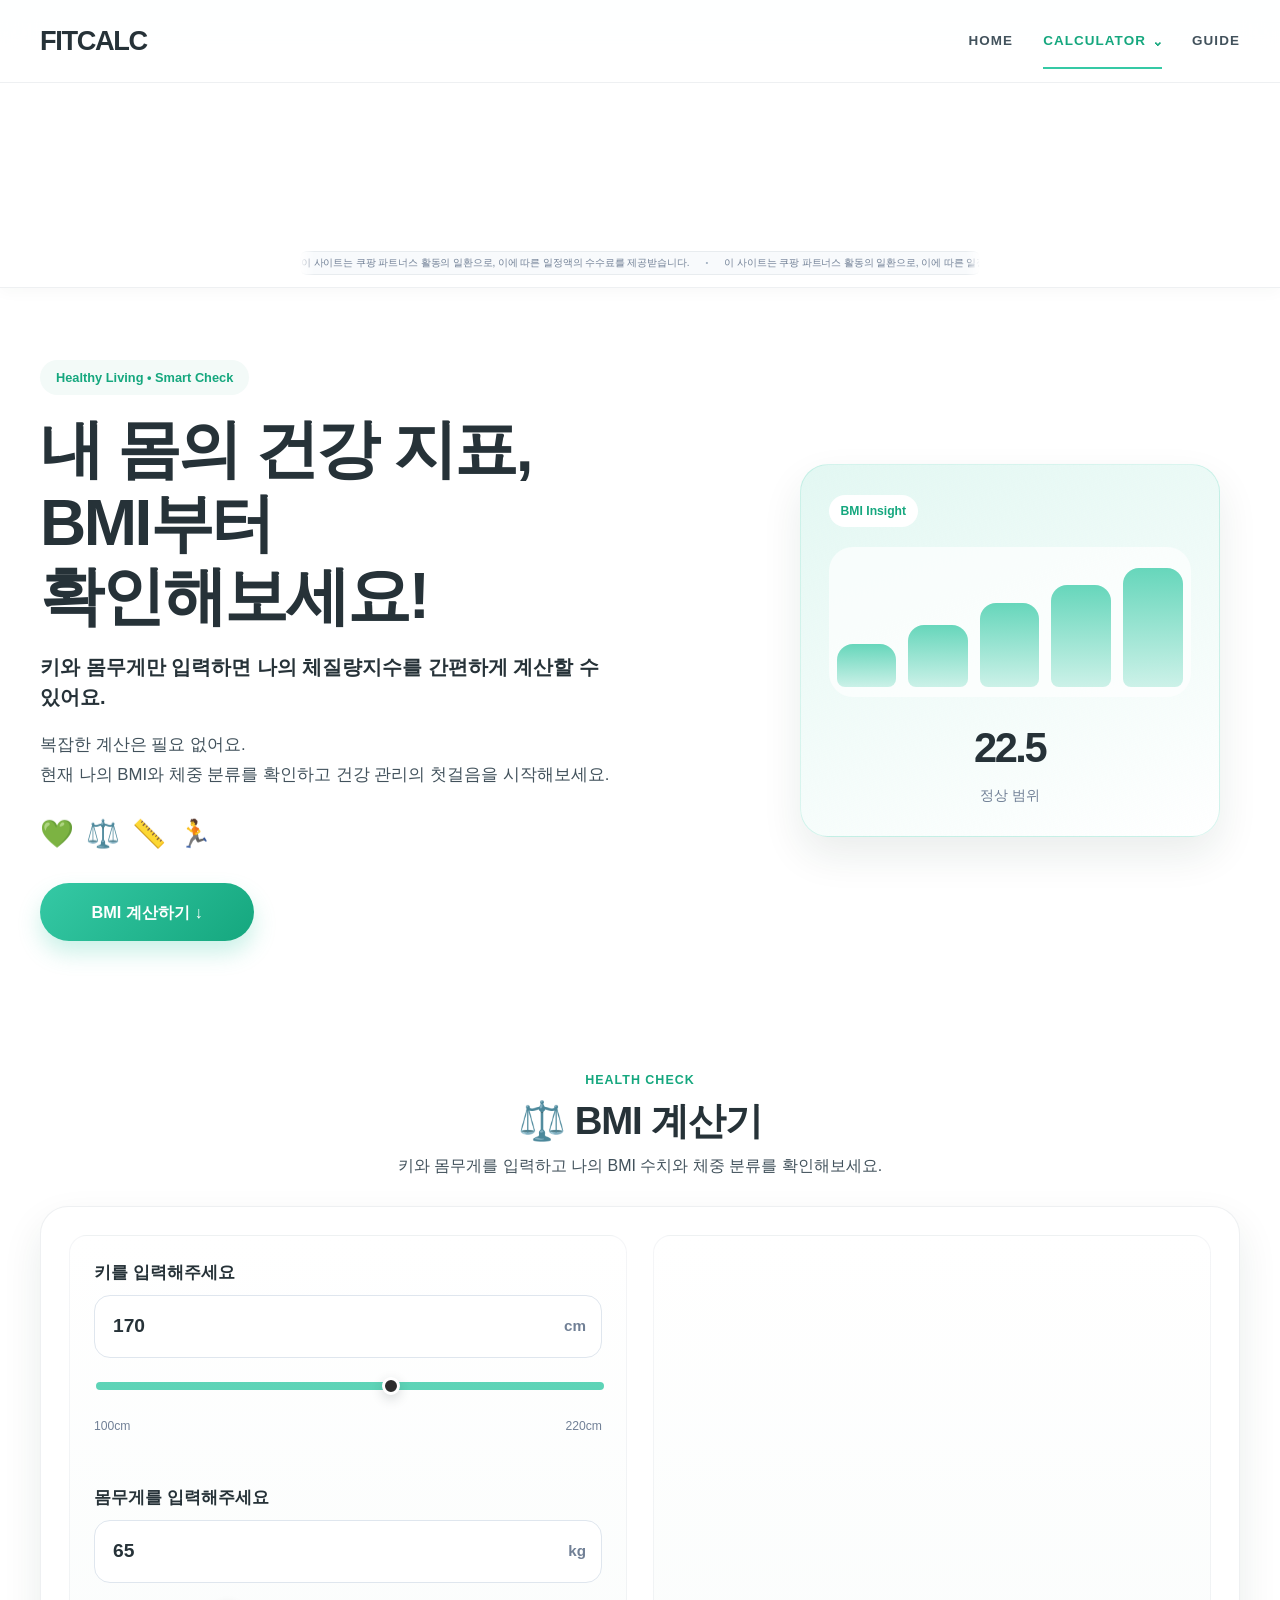
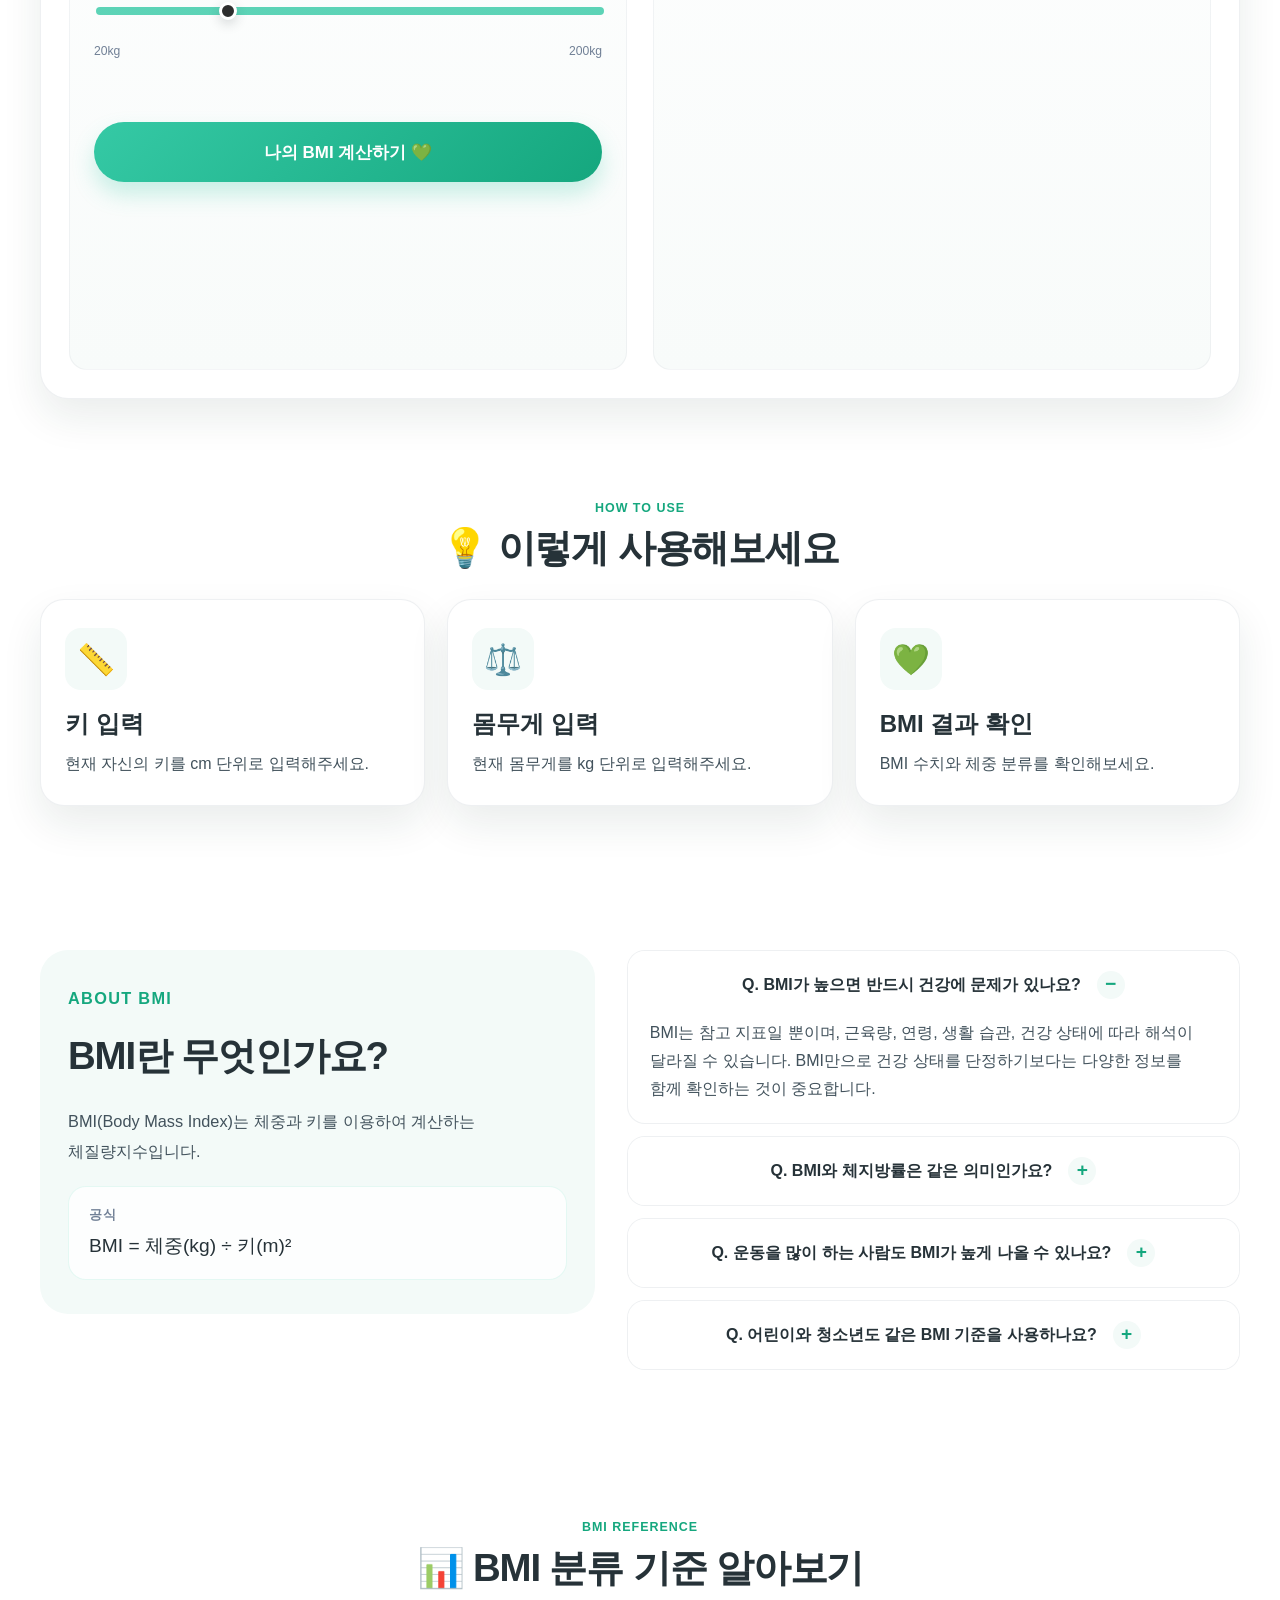
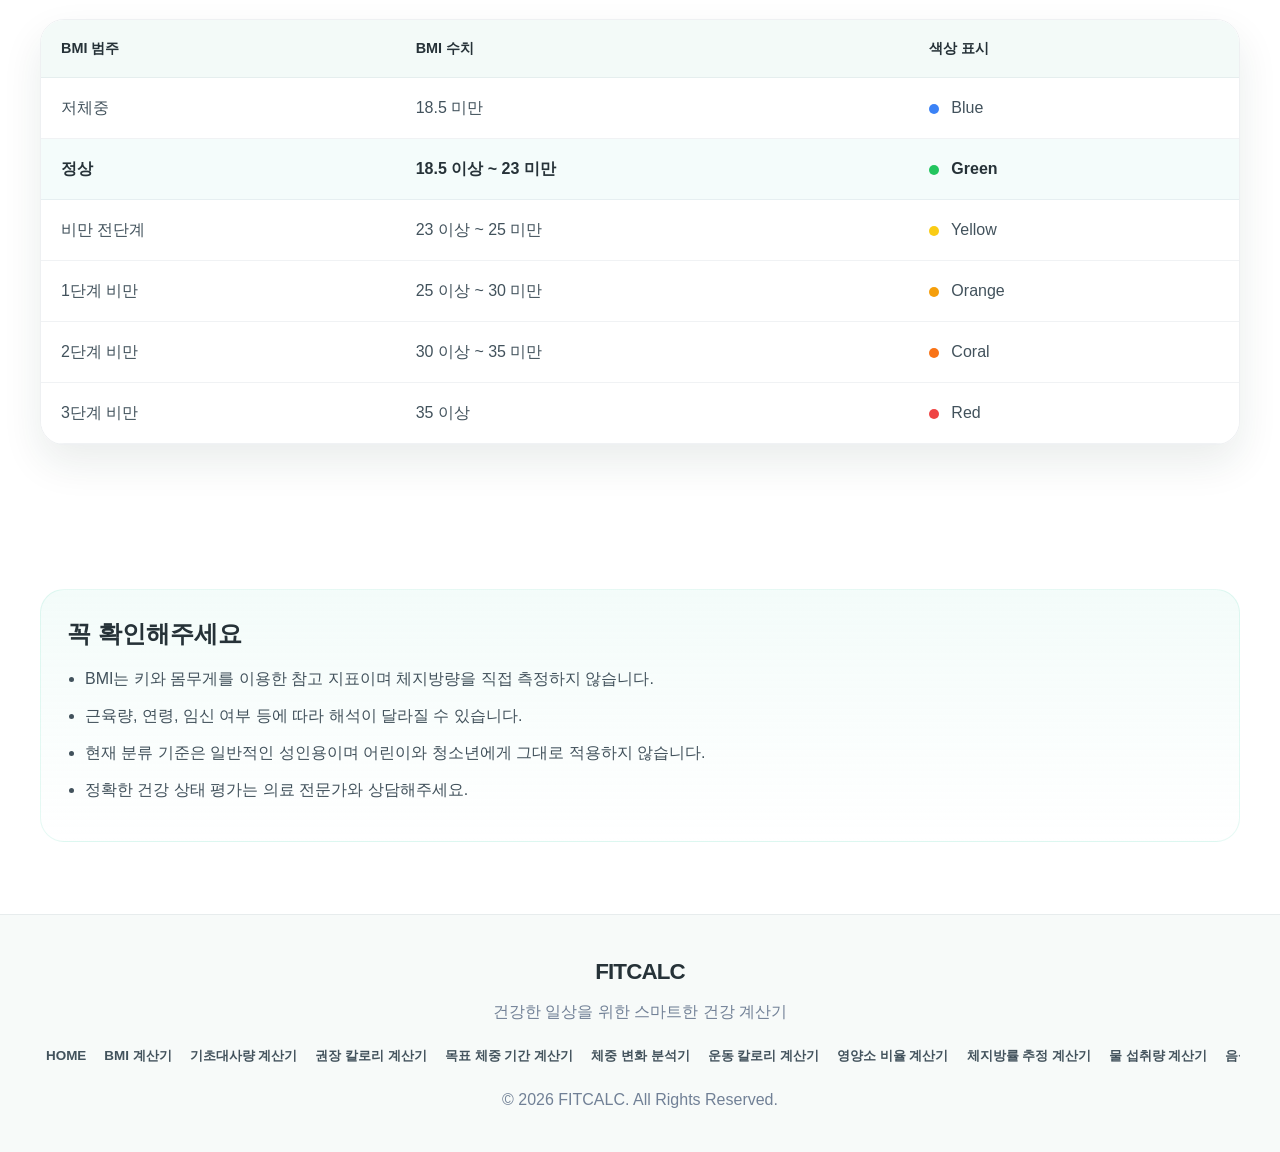
==== commit 551f14b1: "쿠팡파트너스 쿠팡파트너스" ====
--- a/bmi.html
+++ b/bmi.html
@@ -5,17 +5,40 @@
   <meta charset="UTF-8" />
   <meta name="viewport" content="width=device-width, initial-scale=1.0" />
   <title>FITCALC | BMI 계산기</title>
-  <meta name="description" content="BMI 계산기와 건강 관리 가이드를 제공하는 FITCALC 웹사이트입니다." />
+  <meta name="description" content="키와 몸무게로 간편하게 체질량지수(BMI)와 비만도를 측정하고 맞춤 건강 관리 팁을 확인해보세요." />
+  <meta name="keywords" content="FITCALC, BMI 계산기, 체질량지수, 비만도 계산기, 비만도 측정, 비만도 기준, 다이어트, 표준체중" />
+  <meta name="author" content="FITCALC" />
+  <meta name="robots" content="index, follow" />
+  <link rel="canonical" href="https://ad-site-nu.vercel.app/bmi.html" />
+
+  <!-- Open Graph / Facebook / Kakao -->
+  <meta property="og:type" content="website" />
+  <meta property="og:locale" content="ko_KR" />
+  <meta property="og:site_name" content="FITCALC" />
+  <meta property="og:title" content="FITCALC | BMI 계산기" />
+  <meta property="og:description" content="키와 몸무게로 간편하게 체질량지수(BMI)와 비만도를 측정하고 맞춤 건강 관리 팁을 확인해보세요." />
+  <meta property="og:url" content="https://ad-site-nu.vercel.app/bmi.html" />
+
+  <!-- Twitter Card -->
+  <meta name="twitter:card" content="summary" />
+  <meta name="twitter:title" content="FITCALC | BMI 계산기" />
+  <meta name="twitter:description" content="키와 몸무게로 간편하게 체질량지수(BMI)와 비만도를 측정하고 맞춤 건강 관리 팁을 확인해보세요." />
+  <meta name="twitter:url" content="https://ad-site-nu.vercel.app/bmi.html" />
+
   <link rel="stylesheet" href="assets/css/reset.css" />
   <link rel="stylesheet" href="assets/css/normalize.css" />
   <link rel="stylesheet" href="assets/css/commons.css" />
   <link rel="stylesheet" href="assets/css/style.css" />
+
+  <meta name="google-site-verification" content="V3TmEqt0qlZOa10JpxGZDKdtC7RnwIc-zLoTYZeJcOs" />
+  <meta name="naver-site-verification" content="5502ad1577a2ee64ded0e0f56666f6bf2eb7b508" />
 </head>
 
-<body data-fitcalc-page="bmi">
+<body id="home" data-fitcalc-page="bmi">
   <div id="site-header"></div>
-
-  <main id="home">
+  <div id="site-ad-banner"></div>
+
+  <main>
     <section class="hero">
       <div class="container hero-content">
         <div class="hero-copy">
@@ -343,12 +366,12 @@
       page: 'bmi',
       header: {
         logo: 'FITCALC',
-        logoHref: 'index.html#home',
+        logoHref: 'index.html',
         nav: [
-          { key: 'home', label: 'HOME', href: 'index.html#home' },
-          { key: 'bmi', label: 'BMI 계산기', href: 'bmi.html#home' },
-          { key: 'bmr', label: '기초대사량 계산기', href: 'bmr.html#home' },
-          { key: 'calorie', label: '권장 칼로리 계산기', href: 'calorie.html#home' },
+          { key: 'home', label: 'HOME', href: 'index.html' },
+          { key: 'bmi', label: 'BMI 계산기', href: 'bmi.html' },
+          { key: 'bmr', label: '기초대사량 계산기', href: 'bmr.html' },
+          { key: 'calorie', label: '권장 칼로리 계산기', href: 'calorie.html' },
           { key: 'guide', label: 'GUIDE', href: 'index.html#guide' }
         ]
       },
@@ -368,6 +391,7 @@
   <!-- 헤더 & 푸터 컴포넌트 분리 로드 -->
   <script src="assets/js/header.js"></script>
   <script src="assets/js/footer.js"></script>
+  <script src="assets/js/ad-banner.js"></script>
   <script src="assets/js/components.js"></script>
   <script src="assets/js/main.js"></script>
 </body>
--- a/assets/css/commons.css
+++ b/assets/css/commons.css
@@ -367,6 +367,137 @@
   color: var(--mint-dark);
 }
 
+/* ==========================================================================
+   쿠팡 파트너스 와이드 배너 & 마퀴 안내 문구
+   ========================================================================== */
+.coupang-banner-area {
+  position: relative;
+  z-index: 10;
+  width: 100%;
+  background: var(--white);
+  border-bottom: 1px solid rgba(113, 128, 150, 0.12);
+  box-shadow: 0 4px 14px rgba(23, 55, 43, 0.03);
+}
+
+.coupang-banner-container {
+  display: flex;
+  justify-content: center;
+  align-items: center;
+  width: 100%;
+  padding: 16px 16px 12px;
+  min-height: 168px;
+  box-sizing: border-box;
+}
+
+.coupang-banner-box {
+  display: flex;
+  justify-content: center;
+  align-items: center;
+  width: 100%;
+  min-height: 140px;
+}
+
+.coupang-banner-pc {
+  display: flex;
+}
+
+.coupang-banner-mo {
+  display: none;
+}
+
+.coupang-banner-box ins {
+  display: inline-block !important;
+  margin: 0 auto;
+}
+
+.coupang-banner-box iframe {
+  display: block;
+  margin: 0 auto;
+  border: 0;
+  max-width: 100%;
+}
+
+/* 마퀴 안내 문구 바 (와이드 배너 너비 680px / 모바일 280px에 정확히 일치) */
+.coupang-marquee-wrap {
+  width: 100%;
+  max-width: 680px;
+  margin: 0 auto 12px;
+  overflow: hidden;
+  background: #f8fafc;
+  border: 1px solid rgba(113, 128, 150, 0.12);
+  border-radius: 6px;
+  padding: 4px 0;
+  user-select: none;
+  box-sizing: border-box;
+  -webkit-mask-image: linear-gradient(to right, transparent, black 14px, black calc(100% - 14px), transparent);
+  mask-image: linear-gradient(to right, transparent, black 14px, black calc(100% - 14px), transparent);
+}
+
+.coupang-marquee-track {
+  display: flex;
+  width: max-content;
+  animation: coupangMarqueeScroll 26s linear infinite;
+  will-change: transform;
+}
+
+.coupang-marquee-wrap:hover .coupang-marquee-track {
+  animation-play-state: paused;
+}
+
+.coupang-marquee-content {
+  display: flex;
+  align-items: center;
+  flex-shrink: 0;
+  white-space: nowrap;
+}
+
+.coupang-marquee-content span {
+  font-size: 10px;
+  font-weight: 500;
+  line-height: 1.4;
+  color: #718096;
+  letter-spacing: -0.01em;
+}
+
+.coupang-marquee-content .coupang-marquee-bullet {
+  margin: 0 16px;
+  font-size: 8px;
+  color: #a0aec0;
+  vertical-align: middle;
+}
+
+@keyframes coupangMarqueeScroll {
+  0% {
+    transform: translateX(0);
+  }
+  100% {
+    transform: translateX(-50%);
+  }
+}
+
+@media (max-width: 767px) {
+  .coupang-banner-container {
+    padding: 12px 10px 6px;
+    min-height: 154px;
+  }
+
+  .coupang-banner-pc {
+    display: none !important;
+  }
+
+  .coupang-banner-mo {
+    display: flex !important;
+  }
+
+  .coupang-marquee-wrap {
+    max-width: 280px;
+    margin: 0 auto 10px;
+    -webkit-mask-image: linear-gradient(to right, transparent, black 10px, black calc(100% - 10px), transparent);
+    mask-image: linear-gradient(to right, transparent, black 10px, black calc(100% - 10px), transparent);
+  }
+}
+
+
 @media (max-width: 767px) {
   .header-inner {
     min-height: 72px;
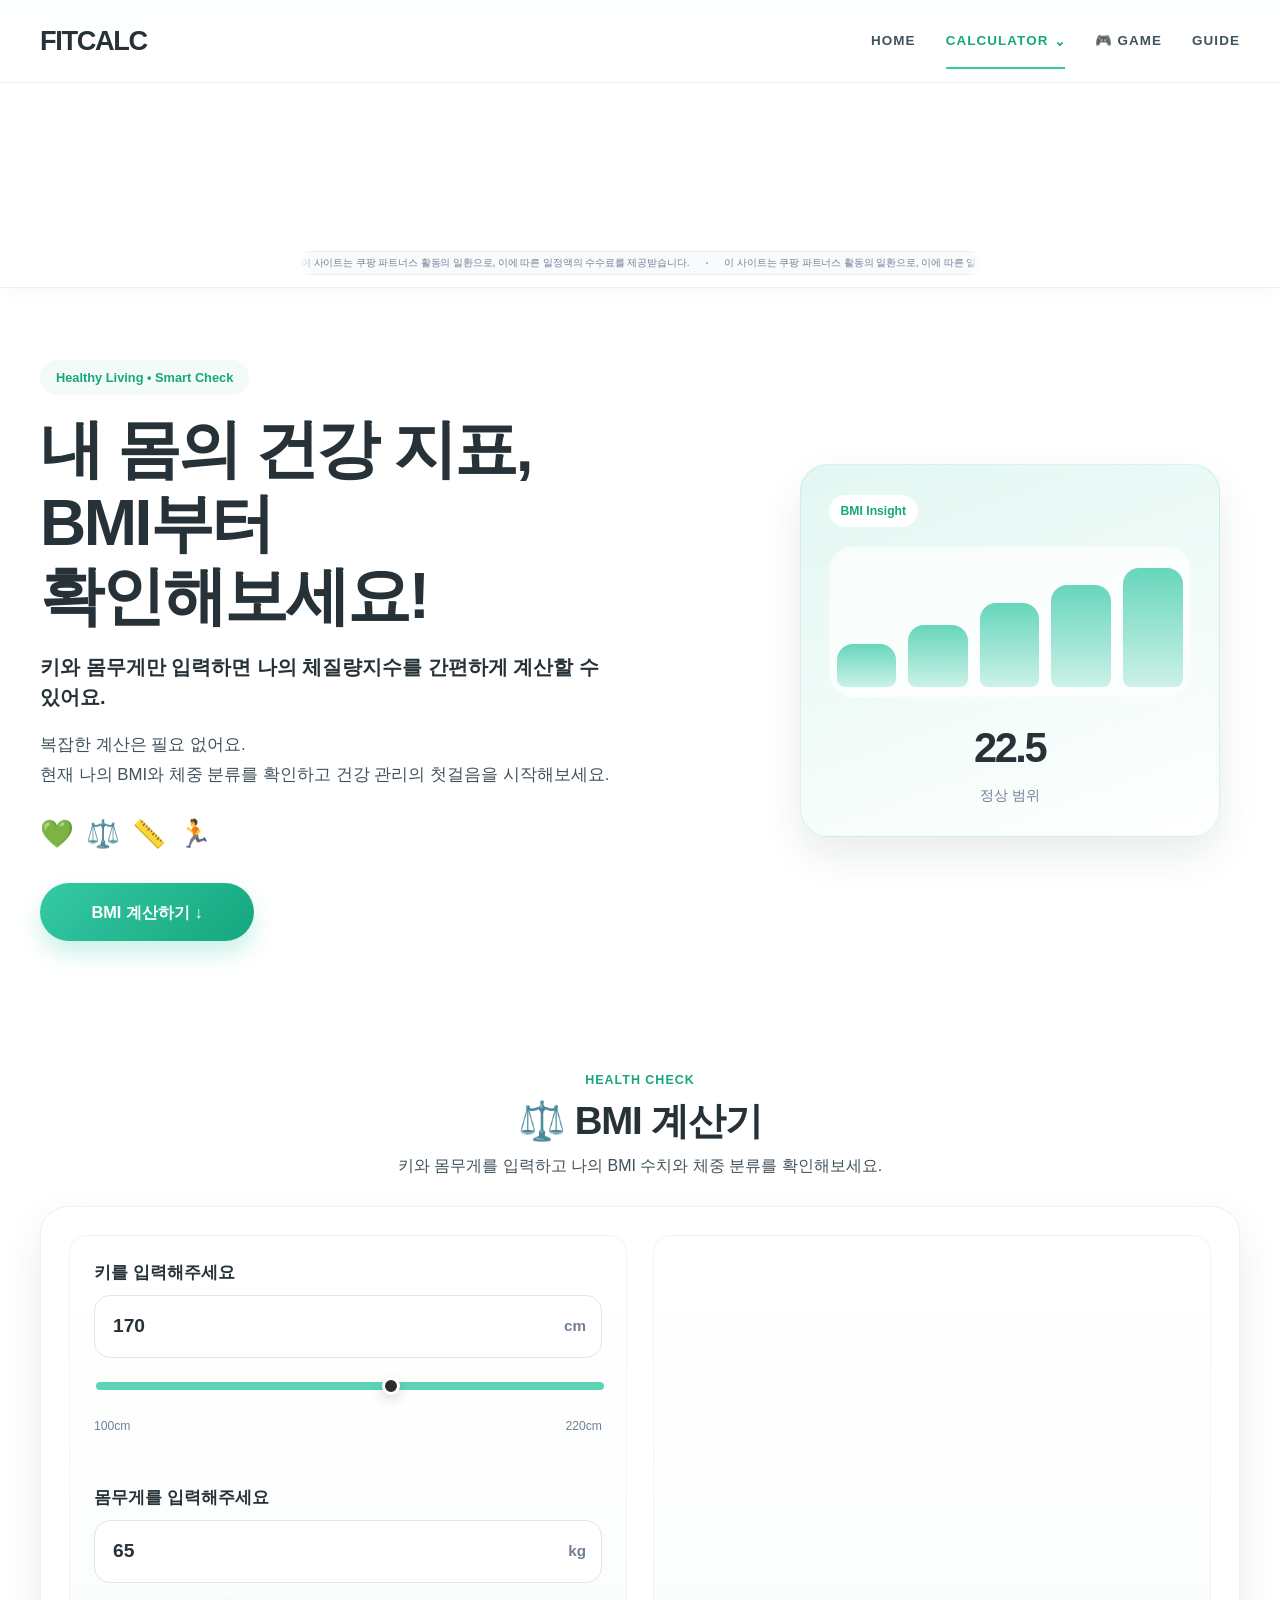
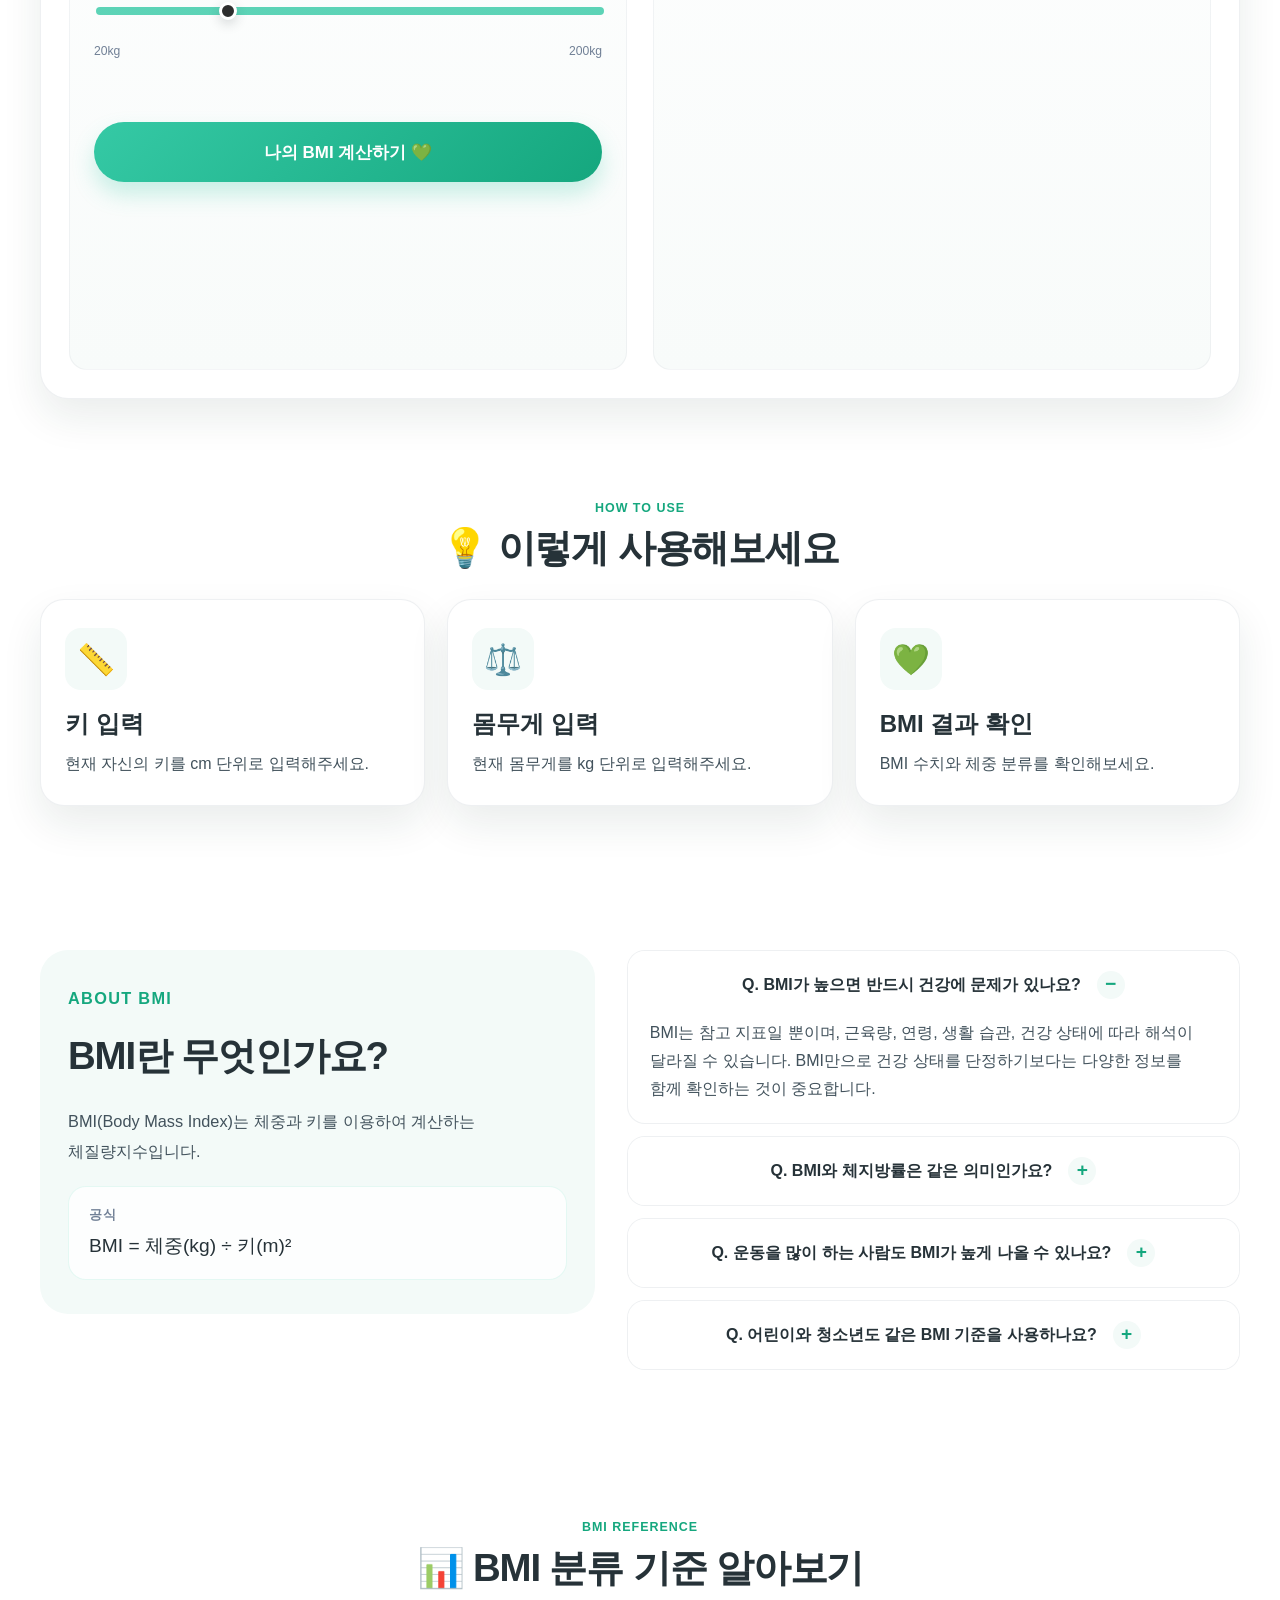
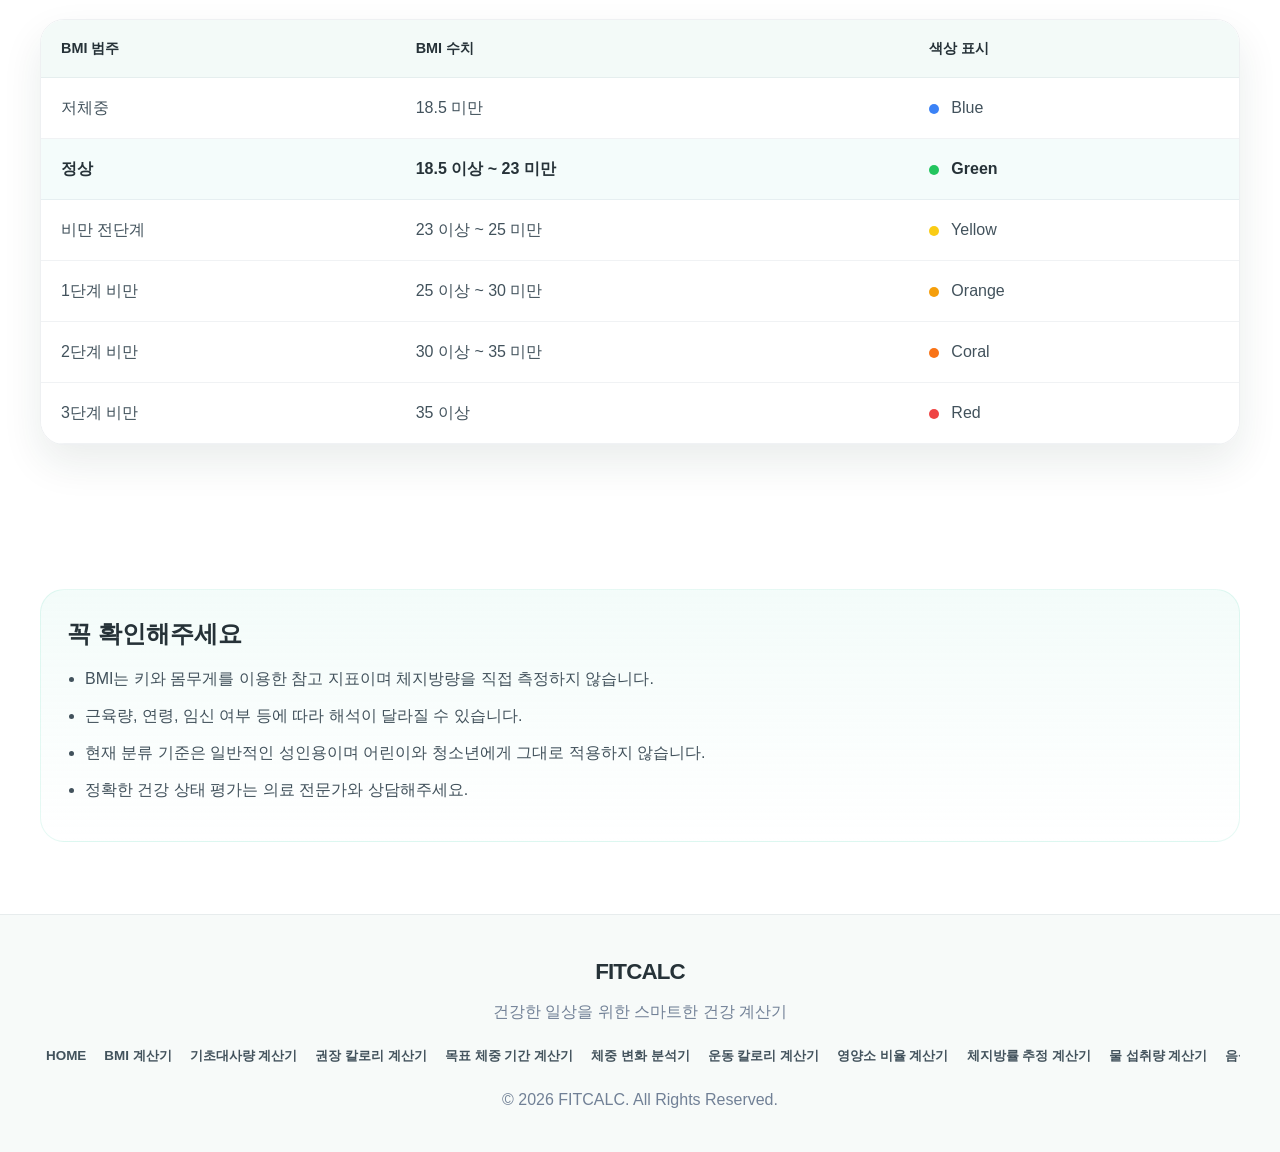
==== commit 188450fc: "광고사이트 네이버 스크립트 추가" ====
--- a/bmi.html
+++ b/bmi.html
@@ -394,6 +394,15 @@
   <script src="assets/js/ad-banner.js"></script>
   <script src="assets/js/components.js"></script>
   <script src="assets/js/main.js"></script>
+  <!-- 네이버 애널리틱스 -->
+  <script type="text/javascript" src="//wcs.pstatic.net/wcslog.js"></script>
+  <script type="text/javascript">
+    if(!wcs_add) var wcs_add = {};
+    wcs_add["wa"] = "2feac74dbb6540";
+    if(window.wcs) {
+      wcs_do();
+    }
+  </script>
 </body>
 
 </html>
